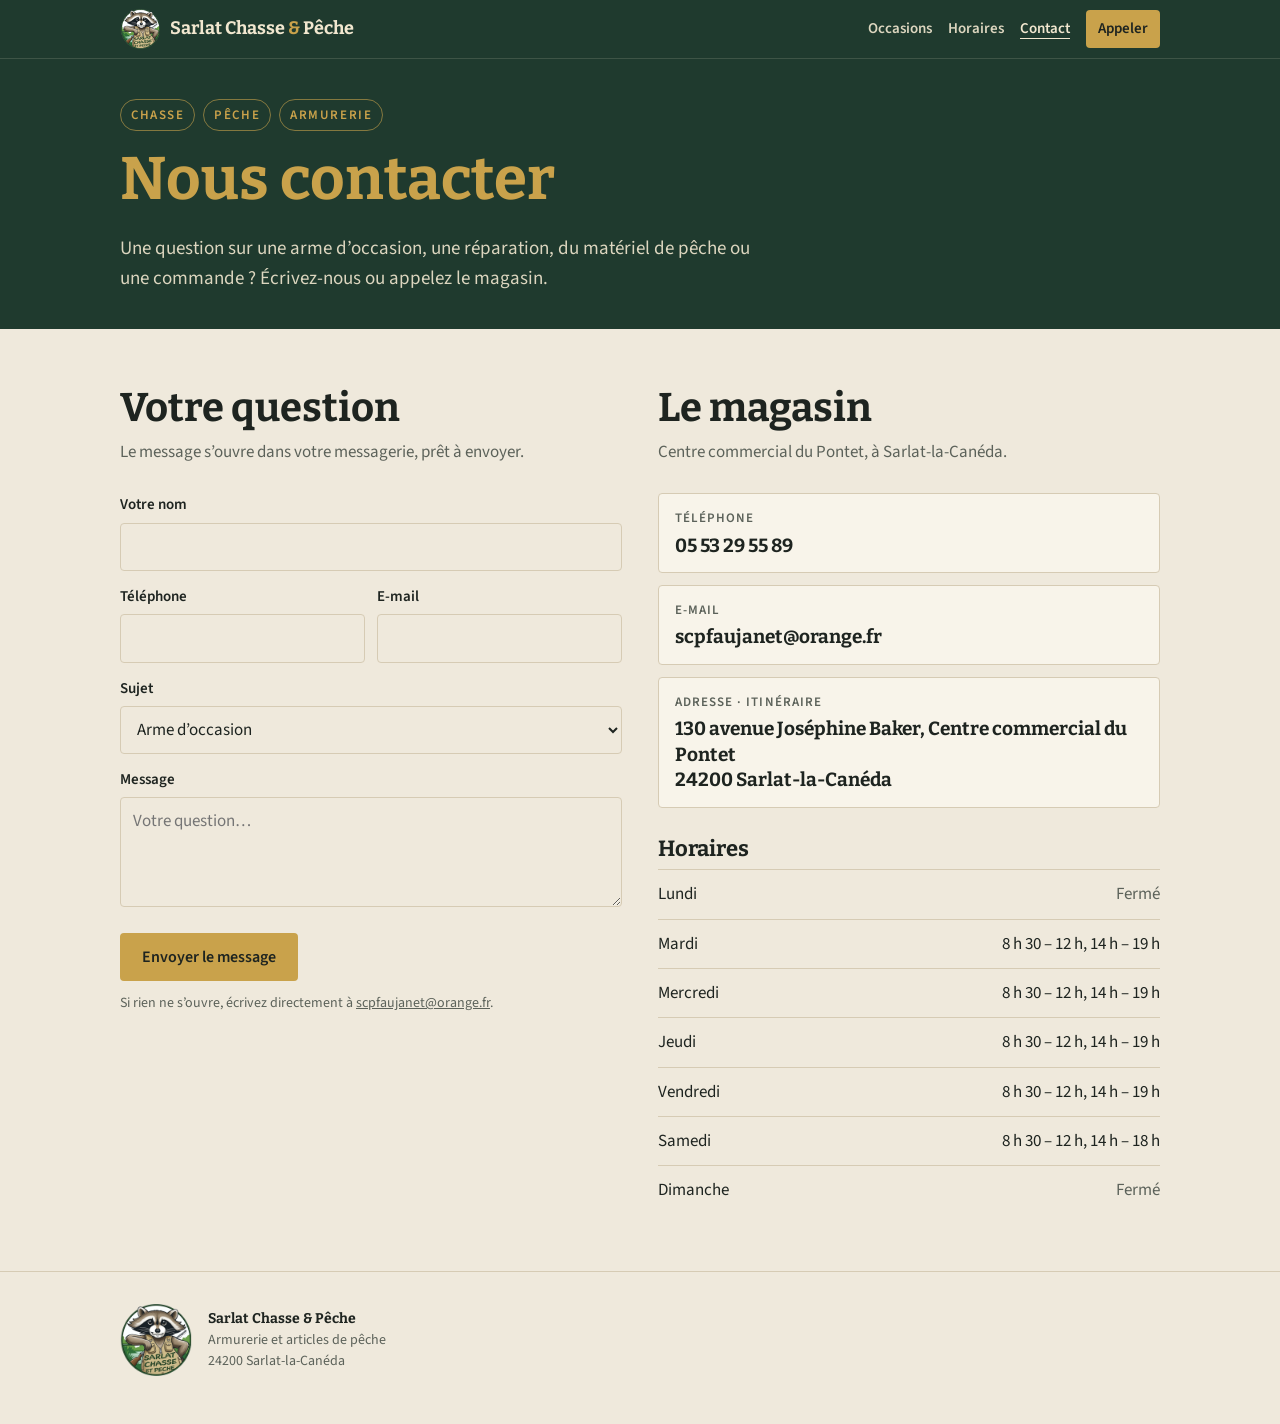
==== contact.html @ 60b1dfe0 "Page contact et bouton « Poser une question » sur les annonces Co-Authored-By: Claude Opus 5.5 <nore" ====
<!doctype html>
<html lang="fr"><head><meta charset="utf-8"><meta name="viewport" content="width=device-width, initial-scale=1, viewport-fit=cover">
<title>Contact, Sarlat Chasse et Pêche</title>
<meta name="description" content="Contactez Sarlat Chasse et Pêche, armurerie et articles de pêche à Sarlat-la-Canéda : téléphone, e-mail, adresse et formulaire de question.">
<link rel="icon" type="image/png" href="images/logo-64.png">
<link rel="apple-touch-icon" href="images/logo-180.png">
<link rel="preconnect" href="https://fonts.googleapis.com"><link rel="preconnect" href="https://fonts.gstatic.com" crossorigin>
<link rel="stylesheet" href="https://fonts.googleapis.com/css2?family=Bitter:wght@500;700;800&family=Source+Sans+3:wght@400;600&display=swap">
<link rel="stylesheet" href="style.css?v=3">
</head><body><div id="root"></div>
<script src="common.js"></script>
<script>
var DATA={shop:{address:'130 avenue Joséphine Baker, Centre commercial du Pontet',city:'24200 Sarlat-la-Canéda',phone:'05 53 29 55 89',email:'scpfaujanet@orange.fr',services:[]},listings:[]};
var params=new URLSearchParams(location.search),about=params.get('annonce')||'';
function listing(){return (DATA.listings||[]).filter(function(l){return l.id===about})[0]}
function render(){var s=DATA.shop,l=listing(),q=encodeURIComponent('Sarlat Chasse Pêche '+(s.address||'')+' '+s.city),tel=(s.phone||'').replace(/\s/g,'');
document.getElementById('root').innerHTML=
'<nav class="topnav"><div class="wrap"><a class="brand" href="./"><img src="images/logo-64.png" alt="" width="40" height="40"><span>Sarlat Chasse <em>&amp;</em> Pêche</span></a><div class="navlinks"><a href="./#occasions">Occasions</a><a href="./#infos">Horaires</a><a href="contact.html" aria-current="page">Contact</a>'+(tel?'<a class="call" href="tel:'+esc(tel)+'">Appeler</a>':'')+'</div></div></nav>'+
'<header class="hero hero-small"><div class="wrap"><p class="kicker"><span>Chasse</span><span>Pêche</span><span>Armurerie</span></p><h1>Nous contacter</h1><p class="lede">Une question sur une arme d’occasion, une réparation, du matériel de pêche ou une commande ? Écrivez-nous ou appelez le magasin.</p></div></header>'+
'<main><section><div class="wrap two">'+
'<div><h2>Votre question</h2><p class="sub">Le message s’ouvre dans votre messagerie, prêt à envoyer.</p>'+
'<form id="cf" class="contact-form" novalidate>'+
'<label for="c-name">Votre nom</label><input id="c-name" autocomplete="name" required>'+
'<div class="row"><div><label for="c-phone">Téléphone</label><input id="c-phone" type="tel" autocomplete="tel" inputmode="tel"></div><div><label for="c-mail">E-mail</label><input id="c-mail" type="email" autocomplete="email"></div></div>'+
'<label for="c-subj">Sujet</label><select id="c-subj">'+['Arme d’occasion','Arme neuve ou commande','Réparation, entretien, réglage','Munitions et accessoires','Pêche','Autre question'].map(function(x){return '<option'+(l&&x==='Arme d’occasion'?' selected':'')+'>'+x+'</option>'}).join('')+'</select>'+
(l?'<p class="about">À propos de l’annonce : <strong>'+esc(l.title)+'</strong>'+(euro(l.price)&&!l.sold?' ('+euro(l.price)+')':'')+'</p>':'')+
'<label for="c-msg">Message</label><textarea id="c-msg" required placeholder="'+(l?'Votre question sur cette arme…':'Votre question…')+'"></textarea>'+
'<div style="margin-top:18px"><button class="btn" type="submit">Envoyer le message</button></div><div class="msg" id="msg" role="status"></div>'+
'<p class="hint">Si rien ne s’ouvre, écrivez directement à <a href="mailto:'+esc(s.email)+'">'+esc(s.email)+'</a>.</p>'+
'</form></div>'+
'<div><h2>Le magasin</h2><p class="sub">Centre commercial du Pontet, à Sarlat-la-Canéda.</p><div class="contact-cards">'+
(s.phone?'<a class="ccard" href="tel:'+esc(tel)+'"><span class="ccard-k">Téléphone</span><span class="ccard-v">'+esc(s.phone)+'</span></a>':'')+
(s.email?'<a class="ccard" href="mailto:'+esc(s.email)+'"><span class="ccard-k">E-mail</span><span class="ccard-v">'+esc(s.email)+'</span></a>':'')+
'<a class="ccard" target="_blank" rel="noopener" href="https://www.google.com/maps/search/?api=1&query='+q+'"><span class="ccard-k">Adresse · itinéraire</span><span class="ccard-v">'+esc(s.address)+'<br>'+esc(s.city)+'</span></a>'+
'</div><h3 style="font-size:22px;margin:28px 0 8px">Horaires</h3><table class="hours">'+hoursTable()+'</table></div>'+
'</div></section></main>'+
'<footer><div class="wrap foot"><img src="images/logo-180.png" alt="" width="72" height="72"><div><strong>Sarlat Chasse &amp; Pêche</strong><br>Armurerie et articles de pêche<br>'+esc(s.city)+'</div></div></footer>';
document.getElementById('cf').onsubmit=send}
function hoursTable(){return [1,2,3,4,5,6,0].map(function(d){var h=HOURS[d];return '<tr class="'+(h?'':'off')+'"><td>'+DAYS[d]+'</td><td>'+(h?h.map(function(x){return hm(x[0])+' – '+hm(x[1])}).join(', '):'Fermé')+'</td></tr>'}).join('')}
function v(id){return document.getElementById(id).value.trim()}
function send(e){e.preventDefault();var m=document.getElementById('msg'),name=v('c-name'),msg=v('c-msg'),phone=v('c-phone'),mail=v('c-mail'),l=listing();
if(!name||!msg){m.className='msg err';m.textContent='Indiquez au moins votre nom et votre message.';return}
if(!phone&&!mail){m.className='msg err';m.textContent='Laissez un téléphone ou un e-mail pour que nous puissions vous répondre.';return}
var subj=v('c-subj')+(l?' : '+l.title:'')+' ('+name+')';
var body=msg+'\n\n---\n'+name+(phone?'\nTél. : '+phone:'')+(mail?'\nE-mail : '+mail:'')+(l?'\nAnnonce : '+l.title+(euro(l.price)?' ('+euro(l.price)+')':''):'');
location.href='mailto:'+DATA.shop.email+'?subject='+encodeURIComponent(subj)+'&body='+encodeURIComponent(body);
m.className='msg';m.textContent='Votre messagerie s’ouvre avec le message prêt : il ne reste qu’à appuyer sur Envoyer.'}
render();
fetch('donnees.json?v='+Date.now(),{cache:'no-store'}).then(function(r){return r.ok?r.json():null}).then(function(j){if(j){DATA=j;var keep={};['c-name','c-phone','c-mail','c-subj','c-msg'].forEach(function(id){var el=document.getElementById(id);if(el)keep[id]=el.value});render();Object.keys(keep).forEach(function(id){if(keep[id])document.getElementById(id).value=keep[id]})}}).catch(function(){});
</script></body></html>
---- style.css ----
:root{--bg:#EFE9DC;--surface:#F8F4EA;--ink:#1E2420;--muted:#5C625A;--forest:#1F3A2E;--forest-ink:#F1E7CF;--stone:#C9A24B;--stone-deep:#8C6A22;--line:#D6CBB4;--ok:#2F7A4A;--closed:#9A3B2A;color-scheme:light;box-sizing:border-box;padding-top:env(safe-area-inset-top,0px);padding-bottom:env(safe-area-inset-bottom,0px)}
@media (prefers-color-scheme:dark){:root{--bg:#121815;--surface:#1A221E;--ink:#ECE6D8;--muted:#A6AB9E;--forest:#0D1913;--forest-ink:#EADDBE;--stone:#D8B45E;--stone-deep:#D8B45E;--line:#2D3832;--ok:#5FB57E;--closed:#E07A63;color-scheme:dark}}
*,*::before,*::after{box-sizing:inherit}
html{scroll-padding-top:env(safe-area-inset-top,0px);scroll-behavior:smooth}
body{margin:0;background:var(--bg);color:var(--ink);font:400 17px/1.55 "Source Sans 3","Segoe UI",Roboto,Helvetica,Arial,sans-serif}
@media (prefers-reduced-motion:reduce){html{scroll-behavior:auto}}
h1,h2,h3{font-family:Bitter,Georgia,"Times New Roman",serif;line-height:1.15;margin:0}
a{color:inherit}
img{max-width:100%;display:block}
:focus-visible{outline:3px solid var(--stone);outline-offset:2px}
.wrap{max-width:1080px;margin:0 auto;padding:0 20px}
.topnav{position:sticky;top:0;z-index:30;background:var(--forest);color:var(--forest-ink);border-bottom:1px solid rgba(241,231,207,.15);padding-top:env(safe-area-inset-top,0px)}
.topnav .wrap{display:flex;align-items:center;justify-content:space-between;gap:12px;min-height:58px}
.brand{display:flex;align-items:center;gap:10px;text-decoration:none;min-width:0}
.brand img{flex:none;width:40px;height:40px}
.topbar .brand img{width:48px;height:48px}
.brand span{font:700 18px/1.1 Bitter,Georgia,serif;white-space:nowrap;overflow:hidden;text-overflow:ellipsis}
.brand em{font-style:normal;color:var(--stone)}
.navlinks{display:flex;align-items:center;gap:16px;font-weight:600;font-size:15px}
.navlinks a{text-decoration:none;opacity:.9}
.navlinks a:hover{opacity:1;text-decoration:underline}
.navlinks .call{background:var(--stone);color:#1E2420;padding:7px 12px;border-radius:4px;opacity:1}
@media (max-width:560px){.navlinks a:not(.call){display:none}.brand span{font-size:16px}}
.hero{background:var(--forest);color:var(--forest-ink);padding:48px 0 48px}
.hero-grid{display:grid;grid-template-columns:1fr;gap:28px;align-items:center}
.hero-logo{width:min(280px,70vw);height:auto;justify-self:center;order:-1;filter:drop-shadow(0 8px 22px rgba(0,0,0,.35))}
@media (min-width:860px){.hero-grid{grid-template-columns:1fr 400px}.hero-logo{width:400px;order:0}}
.kicker{display:flex;flex-wrap:wrap;gap:8px;margin:0 0 14px}
.kicker span{font-weight:600;font-size:13px;letter-spacing:.12em;text-transform:uppercase;padding:5px 10px;border:1px solid rgba(201,162,75,.6);border-radius:999px;color:var(--stone)}
.navlinks a[aria-current="page"]{text-decoration:underline;text-underline-offset:5px;opacity:1}
.hero-small{padding:40px 0 36px}
.hero-small h1{font-size:clamp(36px,7vw,60px);color:var(--stone)}
.hero-small .lede{margin-bottom:0}
.about{background:var(--surface);border:1px solid var(--line);border-left:4px solid var(--stone);border-radius:4px;padding:10px 12px;margin:14px 0 0;font-size:15px}
.contact-cards{display:grid;gap:12px}
.ccard{display:block;text-decoration:none;background:var(--surface);border:1px solid var(--line);border-radius:4px;padding:14px 16px}
.ccard:hover{border-color:var(--stone)}
.ccard-k{display:block;font-size:13px;font-weight:600;letter-spacing:.08em;text-transform:uppercase;color:var(--muted)}
.ccard-v{display:block;font:700 19px/1.35 Bitter,Georgia,serif;margin-top:4px;overflow-wrap:anywhere}
.dlg-actions{display:flex;flex-wrap:wrap;gap:10px;margin-top:16px}
.foot a{color:var(--ink)}
.foot{display:flex;align-items:center;gap:16px;line-height:1.5}
.foot img{width:72px;height:72px;flex:none}
.foot strong{color:var(--ink);font-family:Bitter,Georgia,serif}
.mark{font-size:clamp(52px,14vw,124px);font-weight:800;letter-spacing:-.02em;color:var(--stone)}
.mark span{display:block;font-weight:500;font-size:.46em;letter-spacing:.01em;color:var(--forest-ink)}
.lede{max-width:34em;margin:20px 0 28px;font-size:19px;opacity:.9}
.status{display:inline-flex;align-items:center;gap:10px;padding:8px 14px;border:1px solid rgba(241,231,207,.35);border-radius:999px;font-weight:600}
.dot{width:10px;height:10px;border-radius:50%;background:var(--closed)}
.status.open .dot{background:#6FCB8E;box-shadow:0 0 0 4px rgba(111,203,142,.2)}
.cta{display:flex;flex-wrap:wrap;gap:12px;margin-top:28px}
.btn{display:inline-block;font:600 16px/1 "Source Sans 3",sans-serif;padding:14px 20px;border-radius:4px;border:2px solid var(--stone);background:var(--stone);color:#1E2420;text-decoration:none;cursor:pointer}
.btn.ghost{background:transparent;color:inherit}
.btn.small{padding:9px 12px;font-size:14px}
.btn.danger{border-color:var(--closed);background:transparent;color:var(--closed)}
.btn:disabled{opacity:.55;cursor:wait}
section{padding:56px 0;border-bottom:1px solid var(--line)}
h2{font-size:clamp(28px,5vw,40px);margin-bottom:8px}
.sub{color:var(--muted);margin:0 0 28px;max-width:40em}
.grid{display:grid;grid-template-columns:repeat(auto-fill,minmax(250px,1fr));gap:28px 22px}
.item{all:unset;cursor:pointer;display:block}
.item:focus-visible{outline:3px solid var(--stone);outline-offset:4px}
.ph{aspect-ratio:4/3;background:var(--surface);border:1px solid var(--line);border-radius:4px;overflow:hidden;position:relative}
.ph img{width:100%;height:100%;object-fit:cover}
.ph .none{position:absolute;inset:0;display:grid;place-items:center;color:var(--muted);font-size:14px}
.badge{position:absolute;top:10px;left:10px;background:var(--closed);color:#fff;font-weight:600;font-size:13px;padding:4px 9px;border-radius:3px}
.count{position:absolute;bottom:8px;right:8px;background:rgba(0,0,0,.6);color:#fff;font-size:12px;padding:2px 7px;border-radius:3px}
.item h3{font-size:20px;margin:12px 0 4px}
.meta{color:var(--muted);font-size:15px}
.price{font-family:Bitter,Georgia,serif;font-weight:700;font-size:21px;color:var(--stone-deep);margin-top:4px}
.item.sold{opacity:.6}
.empty{border:1px dashed var(--line);border-radius:4px;padding:28px;color:var(--muted);max-width:40em}
.notice{font-size:14px;color:var(--muted);margin-top:28px;max-width:46em}
.two{display:grid;gap:36px;grid-template-columns:1fr}
@media (min-width:760px){.two{grid-template-columns:1fr 1fr}}
.services{list-style:none;padding:0;margin:0}
.services li{padding:14px 0;border-top:1px solid var(--line);font-size:18px}
.services li:last-child{border-bottom:1px solid var(--line)}
table.hours{border-collapse:collapse;width:100%;font-size:17px}
.hours td{padding:11px 0;border-top:1px solid var(--line)}
.hours td+td{text-align:right}
.hours tr.today td{font-weight:600;color:var(--stone-deep)}
.hours tr.off td+td{color:var(--muted)}
.contact p{margin:6px 0}
footer{padding:32px 0 48px;color:var(--muted);font-size:14px}
dialog{border:0;padding:0;background:var(--surface);color:var(--ink);width:min(760px,100vw);max-height:92vh;border-radius:6px}
dialog::backdrop{background:rgba(10,16,12,.6)}
.dlg{padding:20px 20px 24px}
.dlg-head{display:flex;justify-content:space-between;align-items:start;gap:12px;margin-bottom:14px}
.x{all:unset;cursor:pointer;font-size:28px;line-height:1;padding:4px 8px}
.gallery{display:flex;gap:10px;overflow-x:auto;scroll-snap-type:x mandatory}
.gallery img{flex:0 0 100%;scroll-snap-align:start;aspect-ratio:4/3;object-fit:contain;background:#000;border-radius:4px}
.facts{display:grid;grid-template-columns:auto 1fr;gap:6px 16px;margin:16px 0}
.facts dt{color:var(--muted)}.facts dd{margin:0}
.desc{white-space:pre-wrap}
.manage{position:fixed;right:16px;bottom:calc(16px + env(safe-area-inset-bottom,0px));z-index:20;box-shadow:0 4px 14px rgba(0,0,0,.25)}
.tabs{display:flex;gap:6px;border-bottom:1px solid var(--line);margin-bottom:18px;overflow-x:auto}
.tabs button{all:unset;cursor:pointer;padding:10px 12px;font-weight:600;color:var(--muted);border-bottom:3px solid transparent}
.tabs button[aria-selected="true"]{color:var(--ink);border-color:var(--stone)}
label{display:block;font-weight:600;font-size:15px;margin:14px 0 6px}
input,select,textarea{width:100%;font:inherit;padding:10px 12px;border:1px solid var(--line);border-radius:4px;background:var(--bg);color:var(--ink)}
textarea{min-height:110px;resize:vertical}
.row{display:grid;grid-template-columns:1fr 1fr;gap:0 12px}
.thumbs{display:flex;flex-wrap:wrap;gap:8px;margin-top:10px}
.thumbs div{position:relative}
.thumbs img{width:84px;height:64px;object-fit:cover;border-radius:3px;border:1px solid var(--line)}
.thumbs button{position:absolute;top:-8px;right:-8px;width:24px;height:24px;border-radius:50%;border:0;background:var(--closed);color:#fff;cursor:pointer}
.adm-list .li{display:flex;gap:12px;align-items:center;padding:12px 0;border-top:1px solid var(--line)}
.adm-list img,.adm-list .noimg{width:64px;height:48px;object-fit:cover;border-radius:3px;background:var(--bg);flex:none}
.adm-list .t{flex:1;min-width:0}
.adm-list .acts{display:flex;gap:6px;flex-wrap:wrap;justify-content:flex-end}
.msg{margin-top:12px;font-size:15px;color:var(--muted)}
.msg.err{color:var(--closed)}
.hint{font-size:14px;color:var(--muted);margin:4px 0 0}
.setup{background:var(--surface);border:1px solid var(--line);border-radius:4px;padding:16px;margin:16px 0}
.topbar{display:flex;justify-content:space-between;align-items:center;gap:12px;padding:16px 0}
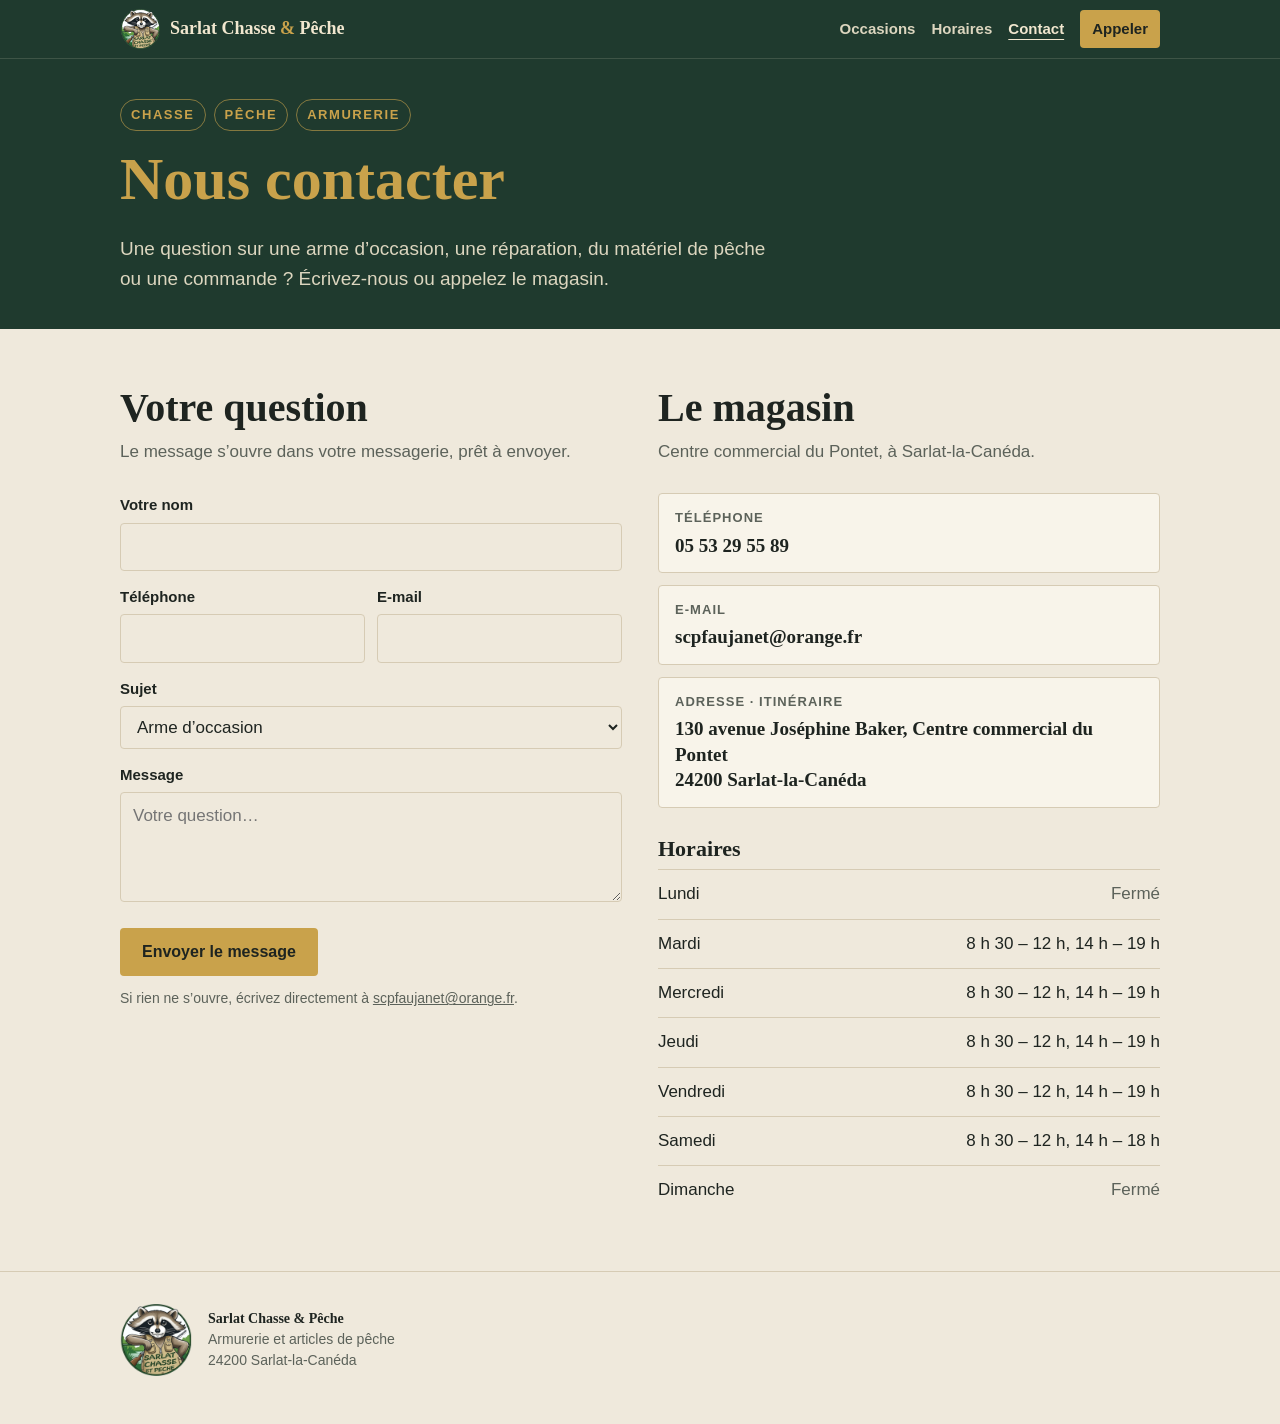
==== commit 036ddae0: "Sécurité (CSP, referrer) et préparation du domaine sarlat-chasse-tir.fr Co-Authored-By: Claude Opus " ====
--- a/contact.html
+++ b/contact.html
@@ -1,5 +1,5 @@
 <!doctype html>
-<html lang="fr"><head><meta charset="utf-8"><meta name="viewport" content="width=device-width, initial-scale=1, viewport-fit=cover">
+<html lang="fr"><head><meta charset="utf-8"><meta http-equiv="Content-Security-Policy" content="default-src 'self'; script-src 'self' 'unsafe-inline'; style-src 'self' 'unsafe-inline' https://fonts.googleapis.com; font-src https://fonts.gstatic.com; img-src 'self' data:; connect-src 'self'; object-src 'none'; base-uri 'self'; form-action 'self'"><meta name="referrer" content="strict-origin-when-cross-origin"><meta name="viewport" content="width=device-width, initial-scale=1, viewport-fit=cover">
 <title>Contact, Sarlat Chasse et Pêche</title>
 <meta name="description" content="Contactez Sarlat Chasse et Pêche, armurerie et articles de pêche à Sarlat-la-Canéda : téléphone, e-mail, adresse et formulaire de question.">
 <link rel="icon" type="image/png" href="images/logo-64.png">
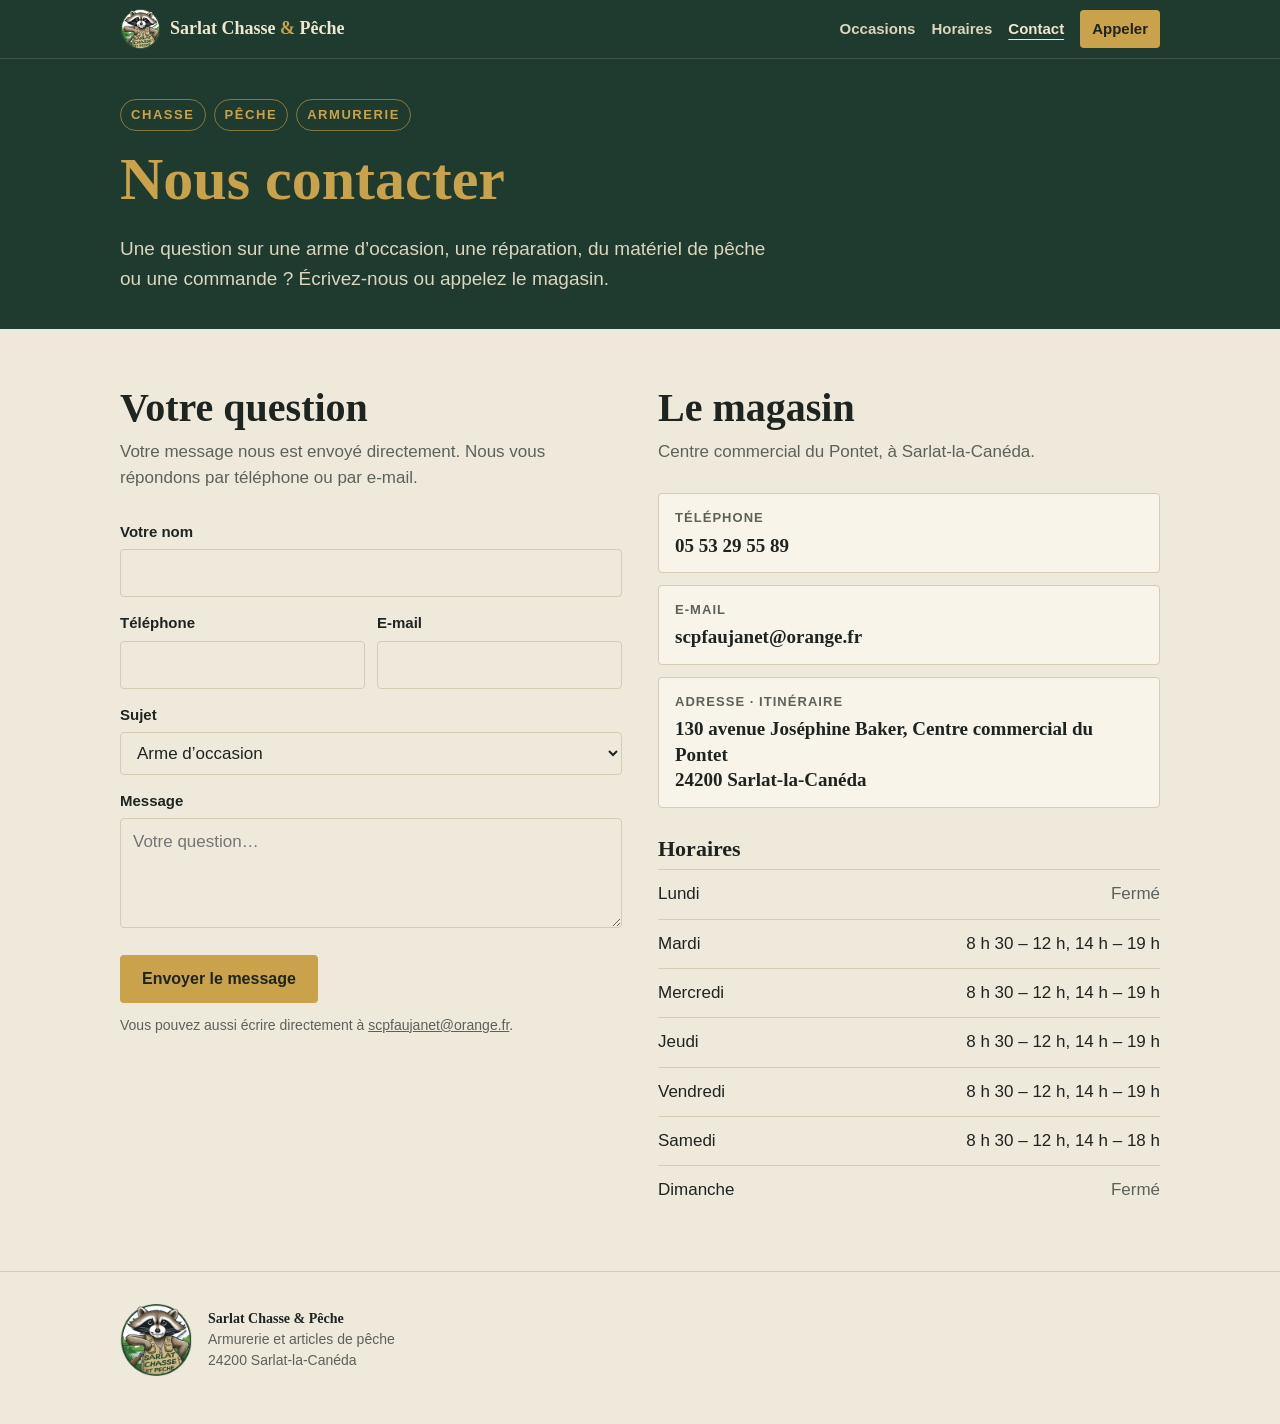
==== commit be6e2924: "Formulaire de contact : envoi direct via FormSubmit (sans ouvrir la messagerie) Co-Authored-By: Clau" ====
--- a/contact.html
+++ b/contact.html
@@ -1,5 +1,5 @@
 <!doctype html>
-<html lang="fr"><head><meta charset="utf-8"><meta http-equiv="Content-Security-Policy" content="default-src 'self'; script-src 'self' 'unsafe-inline'; style-src 'self' 'unsafe-inline' https://fonts.googleapis.com; font-src https://fonts.gstatic.com; img-src 'self' data:; connect-src 'self'; object-src 'none'; base-uri 'self'; form-action 'self'"><meta name="referrer" content="strict-origin-when-cross-origin"><meta name="viewport" content="width=device-width, initial-scale=1, viewport-fit=cover">
+<html lang="fr"><head><meta charset="utf-8"><meta http-equiv="Content-Security-Policy" content="default-src 'self'; script-src 'self' 'unsafe-inline'; style-src 'self' 'unsafe-inline' https://fonts.googleapis.com; font-src https://fonts.gstatic.com; img-src 'self' data:; connect-src 'self' https://formsubmit.co; object-src 'none'; base-uri 'self'; form-action 'self'"><meta name="referrer" content="strict-origin-when-cross-origin"><meta name="viewport" content="width=device-width, initial-scale=1, viewport-fit=cover">
 <title>Contact, Sarlat Chasse et Pêche</title>
 <meta name="description" content="Contactez Sarlat Chasse et Pêche, armurerie et articles de pêche à Sarlat-la-Canéda : téléphone, e-mail, adresse et formulaire de question.">
 <link rel="icon" type="image/png" href="images/logo-64.png">
@@ -18,15 +18,16 @@
 '<nav class="topnav"><div class="wrap"><a class="brand" href="./"><img src="images/logo-64.png" alt="" width="40" height="40"><span>Sarlat Chasse <em>&amp;</em> Pêche</span></a><div class="navlinks"><a href="./#occasions">Occasions</a><a href="./#infos">Horaires</a><a href="contact.html" aria-current="page">Contact</a>'+(tel?'<a class="call" href="tel:'+esc(tel)+'">Appeler</a>':'')+'</div></div></nav>'+
 '<header class="hero hero-small"><div class="wrap"><p class="kicker"><span>Chasse</span><span>Pêche</span><span>Armurerie</span></p><h1>Nous contacter</h1><p class="lede">Une question sur une arme d’occasion, une réparation, du matériel de pêche ou une commande ? Écrivez-nous ou appelez le magasin.</p></div></header>'+
 '<main><section><div class="wrap two">'+
-'<div><h2>Votre question</h2><p class="sub">Le message s’ouvre dans votre messagerie, prêt à envoyer.</p>'+
+'<div><h2>Votre question</h2><p class="sub">Votre message nous est envoyé directement. Nous vous répondons par téléphone ou par e-mail.</p>'+
 '<form id="cf" class="contact-form" novalidate>'+
 '<label for="c-name">Votre nom</label><input id="c-name" autocomplete="name" required>'+
 '<div class="row"><div><label for="c-phone">Téléphone</label><input id="c-phone" type="tel" autocomplete="tel" inputmode="tel"></div><div><label for="c-mail">E-mail</label><input id="c-mail" type="email" autocomplete="email"></div></div>'+
 '<label for="c-subj">Sujet</label><select id="c-subj">'+['Arme d’occasion','Arme neuve ou commande','Réparation, entretien, réglage','Munitions et accessoires','Pêche','Autre question'].map(function(x){return '<option'+(l&&x==='Arme d’occasion'?' selected':'')+'>'+x+'</option>'}).join('')+'</select>'+
 (l?'<p class="about">À propos de l’annonce : <strong>'+esc(l.title)+'</strong>'+(euro(l.price)&&!l.sold?' ('+euro(l.price)+')':'')+'</p>':'')+
 '<label for="c-msg">Message</label><textarea id="c-msg" required placeholder="'+(l?'Votre question sur cette arme…':'Votre question…')+'"></textarea>'+
-'<div style="margin-top:18px"><button class="btn" type="submit">Envoyer le message</button></div><div class="msg" id="msg" role="status"></div>'+
-'<p class="hint">Si rien ne s’ouvre, écrivez directement à <a href="mailto:'+esc(s.email)+'">'+esc(s.email)+'</a>.</p>'+
+'<div aria-hidden="true" style="position:absolute;left:-9999px;width:1px;height:1px;overflow:hidden"><label for="c-web">Ne pas remplir</label><input id="c-web" tabindex="-1" autocomplete="off"></div>'+
+'<div style="margin-top:18px"><button class="btn" type="submit" id="c-send">Envoyer le message</button></div><div class="msg" id="msg" role="status" aria-live="polite"></div>'+
+'<p class="hint">Vous pouvez aussi écrire directement à <a href="mailto:'+esc(s.email)+'">'+esc(s.email)+'</a>.</p>'+
 '</form></div>'+
 '<div><h2>Le magasin</h2><p class="sub">Centre commercial du Pontet, à Sarlat-la-Canéda.</p><div class="contact-cards">'+
 (s.phone?'<a class="ccard" href="tel:'+esc(tel)+'"><span class="ccard-k">Téléphone</span><span class="ccard-v">'+esc(s.phone)+'</span></a>':'')+
@@ -38,13 +39,24 @@
 document.getElementById('cf').onsubmit=send}
 function hoursTable(){return [1,2,3,4,5,6,0].map(function(d){var h=HOURS[d];return '<tr class="'+(h?'':'off')+'"><td>'+DAYS[d]+'</td><td>'+(h?h.map(function(x){return hm(x[0])+' – '+hm(x[1])}).join(', '):'Fermé')+'</td></tr>'}).join('')}
 function v(id){return document.getElementById(id).value.trim()}
-function send(e){e.preventDefault();var m=document.getElementById('msg'),name=v('c-name'),msg=v('c-msg'),phone=v('c-phone'),mail=v('c-mail'),l=listing();
-if(!name||!msg){m.className='msg err';m.textContent='Indiquez au moins votre nom et votre message.';return}
-if(!phone&&!mail){m.className='msg err';m.textContent='Laissez un téléphone ou un e-mail pour que nous puissions vous répondre.';return}
-var subj=v('c-subj')+(l?' : '+l.title:'')+' ('+name+')';
-var body=msg+'\n\n---\n'+name+(phone?'\nTél. : '+phone:'')+(mail?'\nE-mail : '+mail:'')+(l?'\nAnnonce : '+l.title+(euro(l.price)?' ('+euro(l.price)+')':''):'');
-location.href='mailto:'+DATA.shop.email+'?subject='+encodeURIComponent(subj)+'&body='+encodeURIComponent(body);
-m.className='msg';m.textContent='Votre messagerie s’ouvre avec le message prêt : il ne reste qu’à appuyer sur Envoyer.'}
+var sending=false;
+function say(t,err){var m=document.getElementById('msg');m.className='msg'+(err?' err':'');m.textContent=t}
+function send(e){e.preventDefault();if(sending)return;var name=v('c-name'),msg=v('c-msg'),phone=v('c-phone'),mail=v('c-mail'),l=listing(),btn=document.getElementById('c-send');
+if(!name||!msg){say('Indiquez au moins votre nom et votre message.',true);return}
+if(!phone&&!mail){say('Laissez un téléphone ou un e-mail pour que nous puissions vous répondre.',true);return}
+if(mail&&!/^[^\s@]+@[^\s@]+\.[^\s@]+$/.test(mail)){say('L’adresse e-mail ne semble pas correcte.',true);return}
+if(v('c-web')){say('Message envoyé. Merci !');return}
+var payload={_subject:'Site : '+v('c-subj')+(l?' : '+l.title:'')+' ('+name+')',_template:'table',_captcha:'false',Nom:name,Telephone:phone||'(non indiqué)','E-mail':mail||'(non indiqué)',Sujet:v('c-subj'),Message:msg};
+if(l)payload.Annonce=l.title+(euro(l.price)?' ('+euro(l.price)+')':'');
+if(mail)payload._replyto=mail;
+sending=true;btn.disabled=true;btn.textContent='Envoi en cours…';say('');
+fetch('https://formsubmit.co/ajax/'+encodeURIComponent(DATA.shop.email),{method:'POST',headers:{'Content-Type':'application/json','Accept':'application/json'},body:JSON.stringify(payload)})
+.then(function(r){return r.json().catch(function(){return {success:r.ok?'true':'false'}})})
+.then(function(j){if(String(j.success)==='true'){document.getElementById('cf').reset();say('✓ Merci '+name+', votre message est bien envoyé. Nous vous répondons au plus vite.')}
+else if(/activ/i.test(j.message||'')){say('Le formulaire est en cours d’activation par le magasin. En attendant, appelez le '+DATA.shop.phone+' ou écrivez à '+DATA.shop.email+'.',true)}
+else{throw new Error(j.message||'refus')}})
+.catch(function(){say('Le message n’a pas pu partir. Réessayez dans un instant, ou appelez le '+DATA.shop.phone+'.',true)})
+.then(function(){sending=false;btn.disabled=false;btn.textContent='Envoyer le message'})}
 render();
 fetch('donnees.json?v='+Date.now(),{cache:'no-store'}).then(function(r){return r.ok?r.json():null}).then(function(j){if(j){DATA=j;var keep={};['c-name','c-phone','c-mail','c-subj','c-msg'].forEach(function(id){var el=document.getElementById(id);if(el)keep[id]=el.value});render();Object.keys(keep).forEach(function(id){if(keep[id])document.getElementById(id).value=keep[id]})}}).catch(function(){});
 </script></body></html>
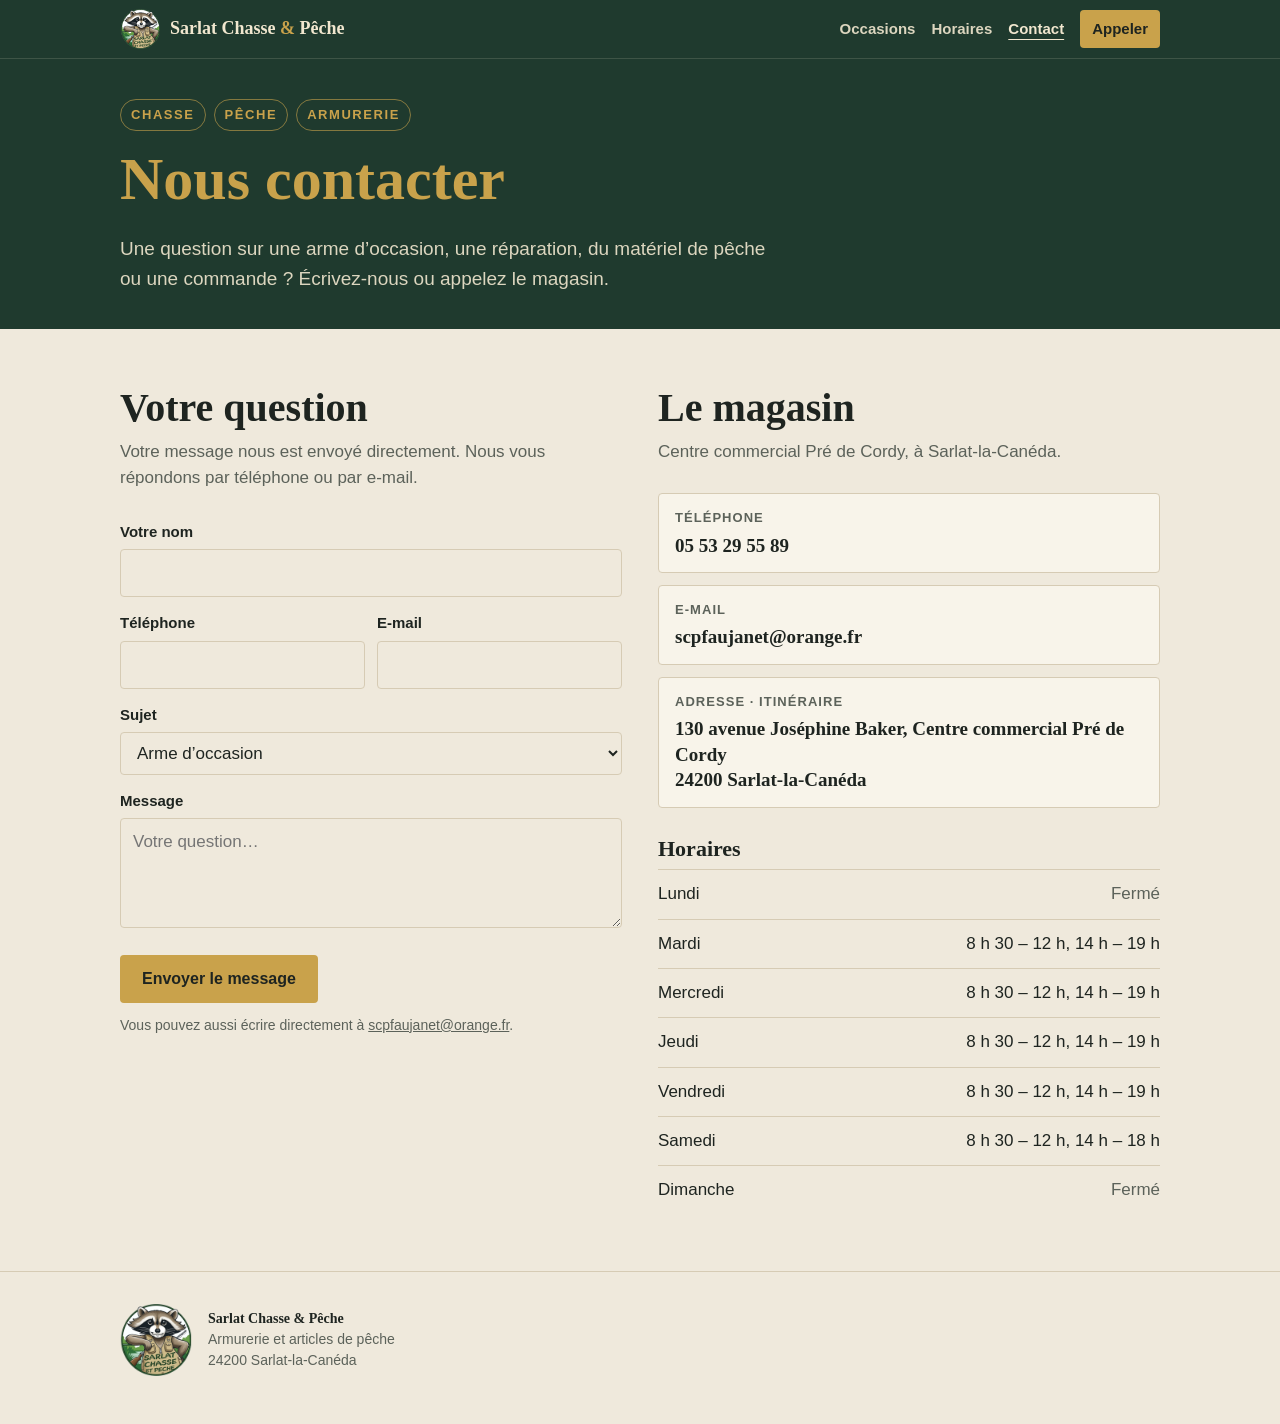
==== commit 66ecc1da: "Adresse unifiée : Centre commercial Pré de Cordy Co-Authored-By: Claude Opus 5.5 <noreply@anthropic." ====
--- a/contact.html
+++ b/contact.html
@@ -10,7 +10,7 @@
 </head><body><div id="root"></div>
 <script src="common.js"></script>
 <script>
-var DATA={shop:{address:'130 avenue Joséphine Baker, Centre commercial du Pontet',city:'24200 Sarlat-la-Canéda',phone:'05 53 29 55 89',email:'scpfaujanet@orange.fr',services:[]},listings:[]};
+var DATA={shop:{address:'130 avenue Joséphine Baker, Centre commercial Pré de Cordy',city:'24200 Sarlat-la-Canéda',phone:'05 53 29 55 89',email:'scpfaujanet@orange.fr',services:[]},listings:[]};
 var params=new URLSearchParams(location.search),about=params.get('annonce')||'';
 function listing(){return (DATA.listings||[]).filter(function(l){return l.id===about})[0]}
 function render(){var s=DATA.shop,l=listing(),q=encodeURIComponent('Sarlat Chasse Pêche '+(s.address||'')+' '+s.city),tel=(s.phone||'').replace(/\s/g,'');
@@ -29,7 +29,7 @@
 '<div style="margin-top:18px"><button class="btn" type="submit" id="c-send">Envoyer le message</button></div><div class="msg" id="msg" role="status" aria-live="polite"></div>'+
 '<p class="hint">Vous pouvez aussi écrire directement à <a href="mailto:'+esc(s.email)+'">'+esc(s.email)+'</a>.</p>'+
 '</form></div>'+
-'<div><h2>Le magasin</h2><p class="sub">Centre commercial du Pontet, à Sarlat-la-Canéda.</p><div class="contact-cards">'+
+'<div><h2>Le magasin</h2><p class="sub">Centre commercial Pré de Cordy, à Sarlat-la-Canéda.</p><div class="contact-cards">'+
 (s.phone?'<a class="ccard" href="tel:'+esc(tel)+'"><span class="ccard-k">Téléphone</span><span class="ccard-v">'+esc(s.phone)+'</span></a>':'')+
 (s.email?'<a class="ccard" href="mailto:'+esc(s.email)+'"><span class="ccard-k">E-mail</span><span class="ccard-v">'+esc(s.email)+'</span></a>':'')+
 '<a class="ccard" target="_blank" rel="noopener" href="https://www.google.com/maps/search/?api=1&query='+q+'"><span class="ccard-k">Adresse · itinéraire</span><span class="ccard-v">'+esc(s.address)+'<br>'+esc(s.city)+'</span></a>'+
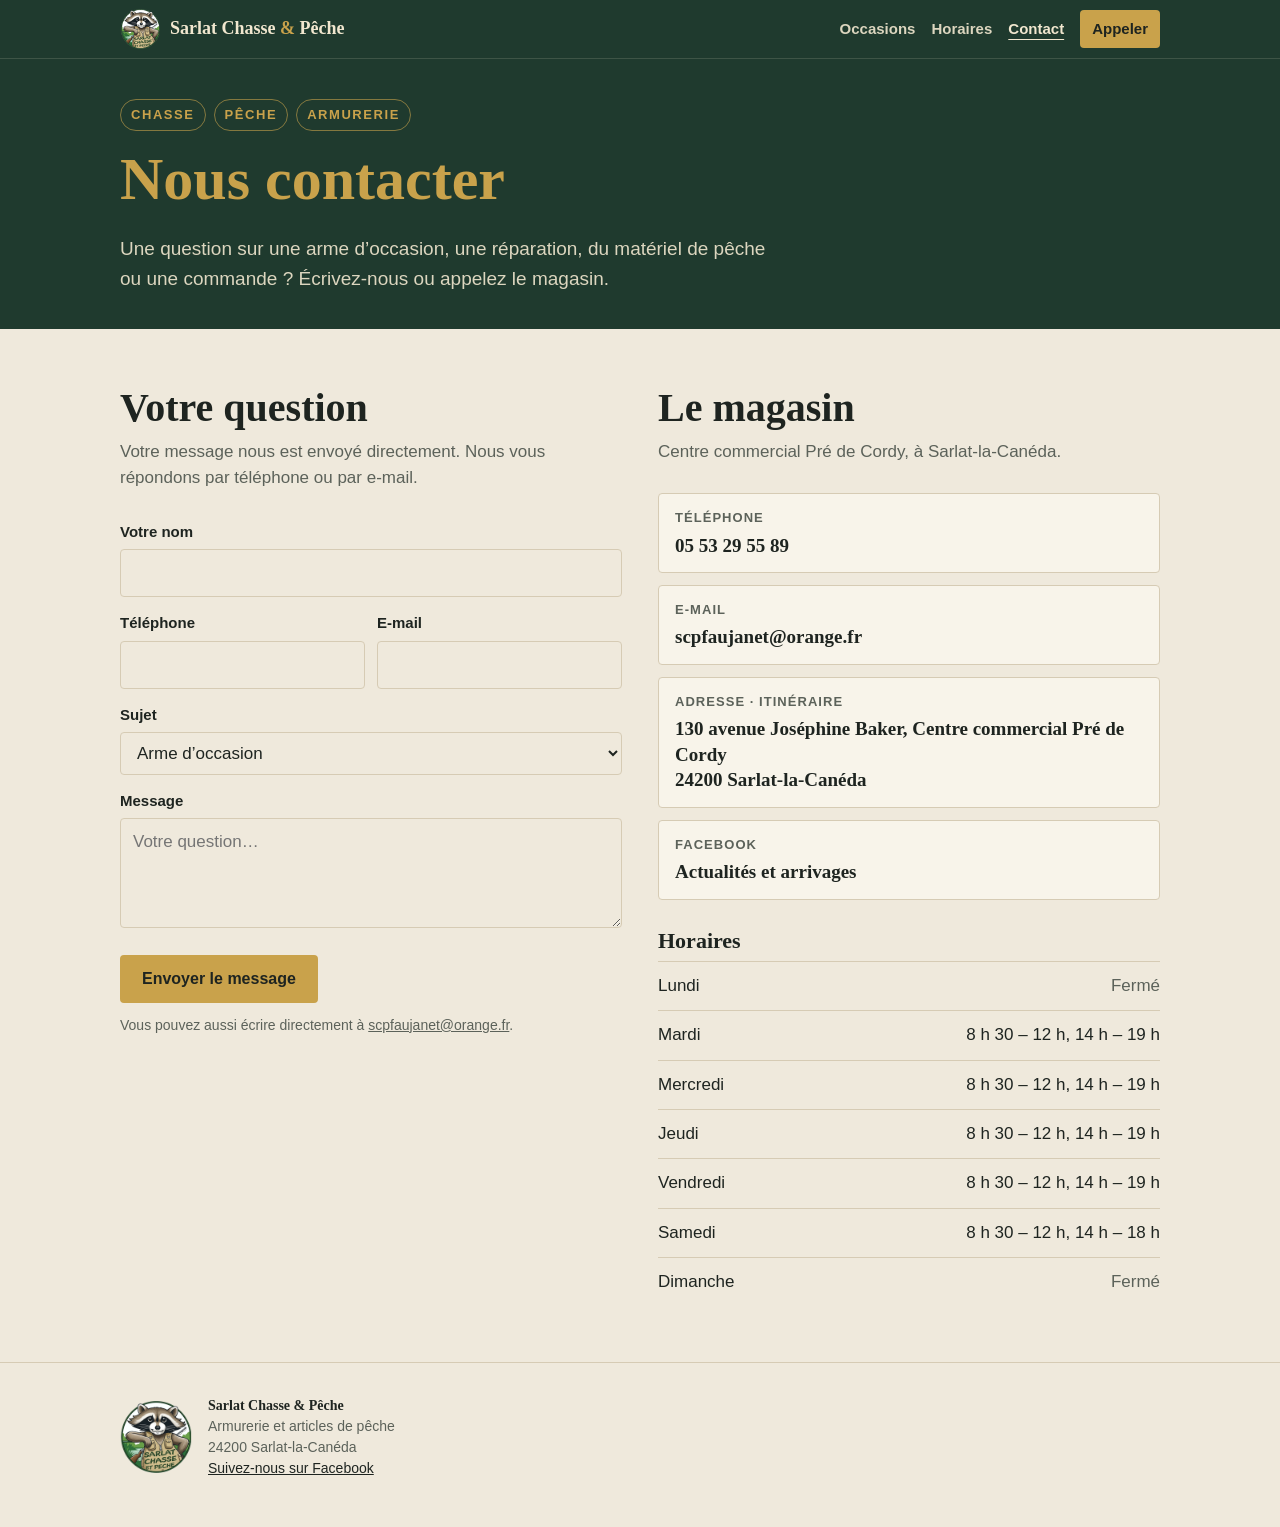
==== commit e6adf2c9: "Lien vers la page Facebook du magasin Co-Authored-By: Claude Opus 5.5 <noreply@anthropic.com>" ====
--- a/contact.html
+++ b/contact.html
@@ -33,9 +33,10 @@
 (s.phone?'<a class="ccard" href="tel:'+esc(tel)+'"><span class="ccard-k">Téléphone</span><span class="ccard-v">'+esc(s.phone)+'</span></a>':'')+
 (s.email?'<a class="ccard" href="mailto:'+esc(s.email)+'"><span class="ccard-k">E-mail</span><span class="ccard-v">'+esc(s.email)+'</span></a>':'')+
 '<a class="ccard" target="_blank" rel="noopener" href="https://www.google.com/maps/search/?api=1&query='+q+'"><span class="ccard-k">Adresse · itinéraire</span><span class="ccard-v">'+esc(s.address)+'<br>'+esc(s.city)+'</span></a>'+
+'<a class="ccard" target="_blank" rel="noopener" href="https://www.facebook.com/p/Sarlat-Chasse-P%C3%AAche-100021199047154/"><span class="ccard-k">Facebook</span><span class="ccard-v">Actualités et arrivages</span></a>'+
 '</div><h3 style="font-size:22px;margin:28px 0 8px">Horaires</h3><table class="hours">'+hoursTable()+'</table></div>'+
 '</div></section></main>'+
-'<footer><div class="wrap foot"><img src="images/logo-180.png" alt="" width="72" height="72"><div><strong>Sarlat Chasse &amp; Pêche</strong><br>Armurerie et articles de pêche<br>'+esc(s.city)+'</div></div></footer>';
+'<footer><div class="wrap foot"><img src="images/logo-180.png" alt="" width="72" height="72"><div><strong>Sarlat Chasse &amp; Pêche</strong><br>Armurerie et articles de pêche<br>'+esc(s.city)+'<br><a href="https://www.facebook.com/p/Sarlat-Chasse-P%C3%AAche-100021199047154/" target="_blank" rel="noopener">Suivez-nous sur Facebook</a></div></div></footer>';
 document.getElementById('cf').onsubmit=send}
 function hoursTable(){return [1,2,3,4,5,6,0].map(function(d){var h=HOURS[d];return '<tr class="'+(h?'':'off')+'"><td>'+DAYS[d]+'</td><td>'+(h?h.map(function(x){return hm(x[0])+' – '+hm(x[1])}).join(', '):'Fermé')+'</td></tr>'}).join('')}
 function v(id){return document.getElementById(id).value.trim()}
